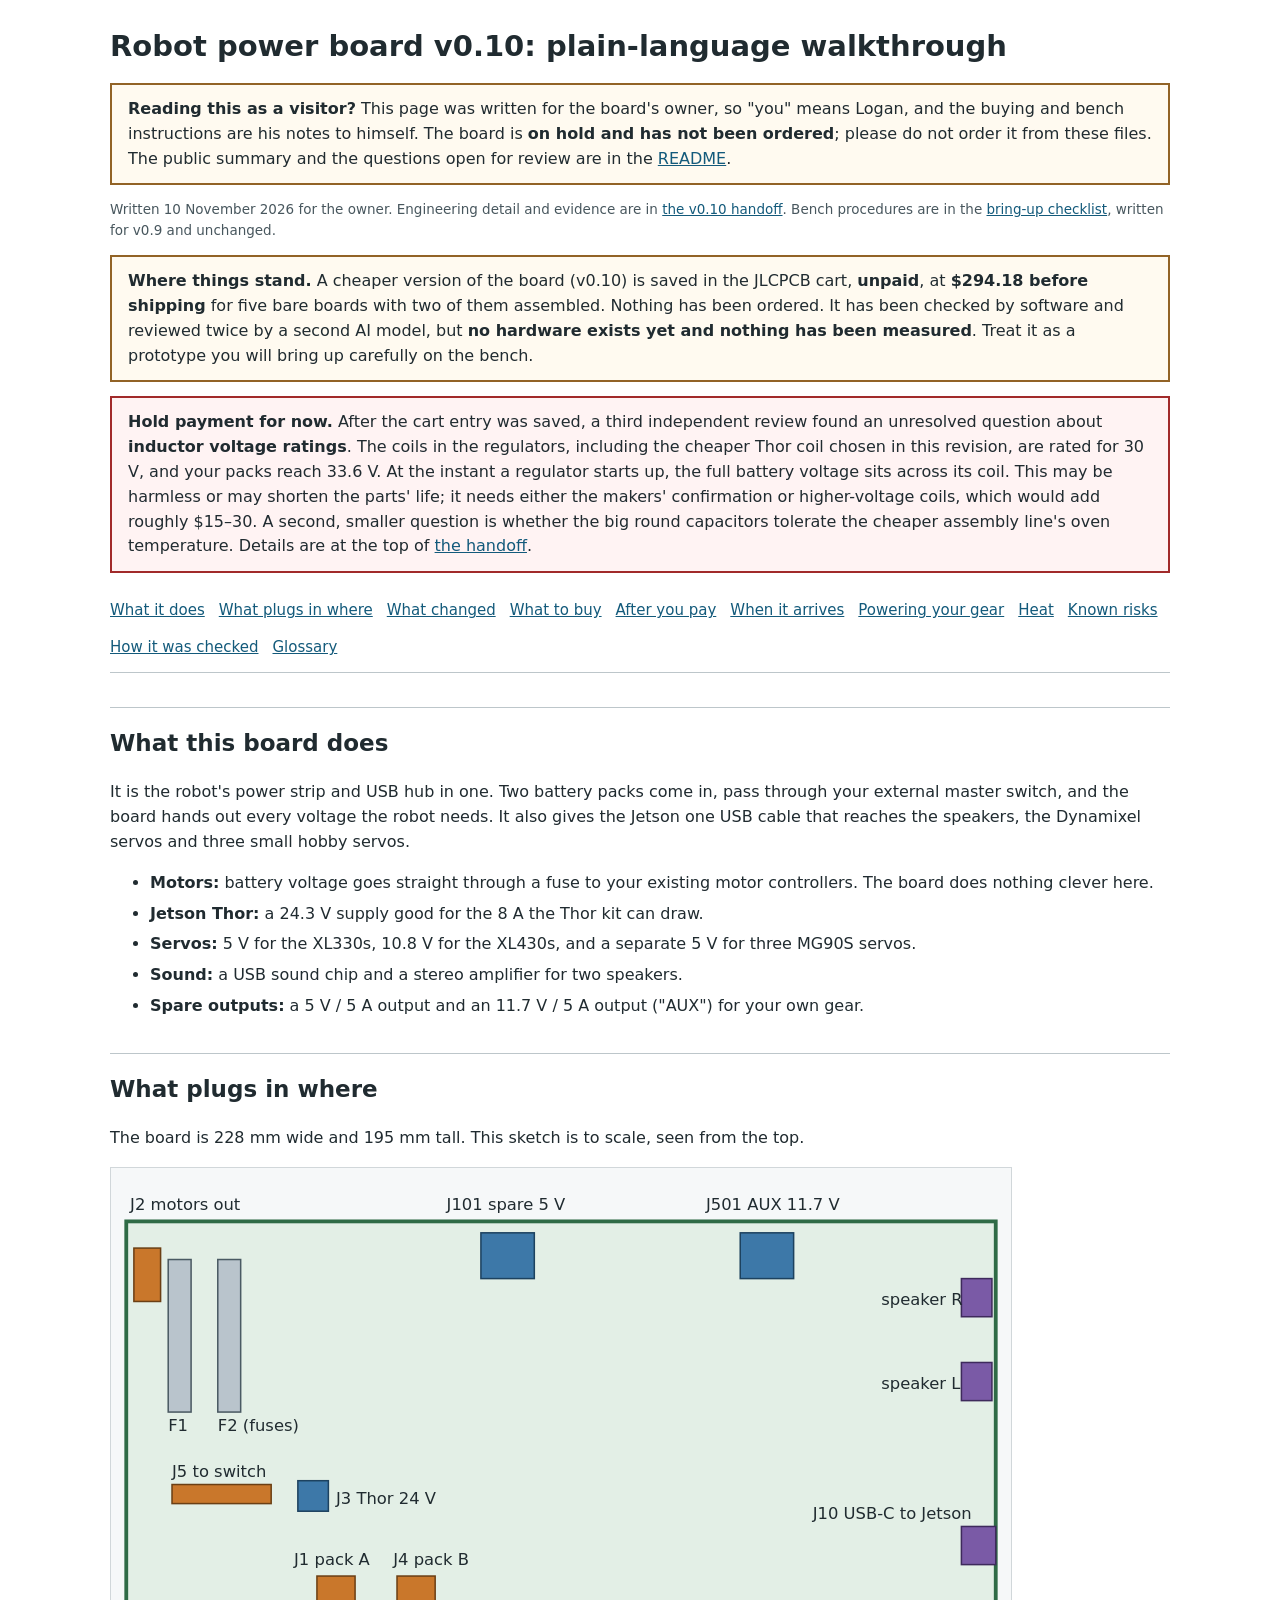
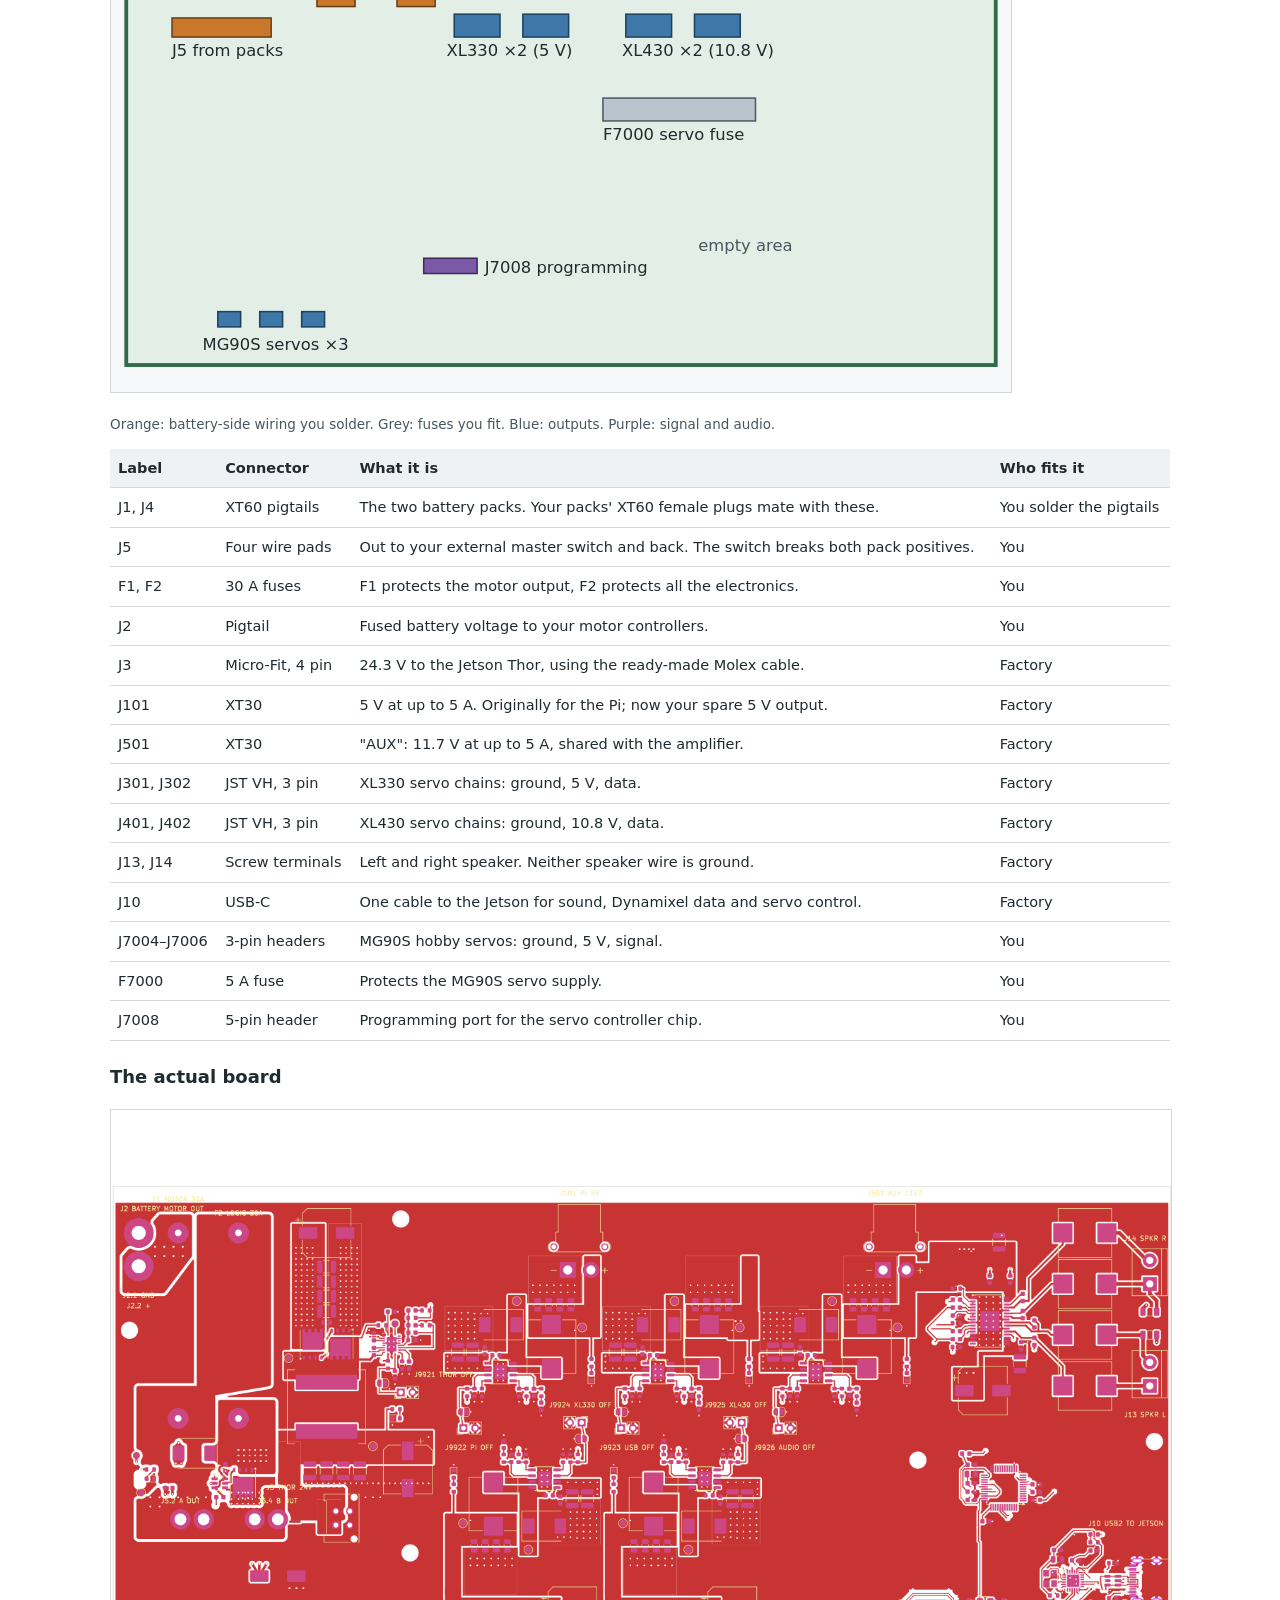
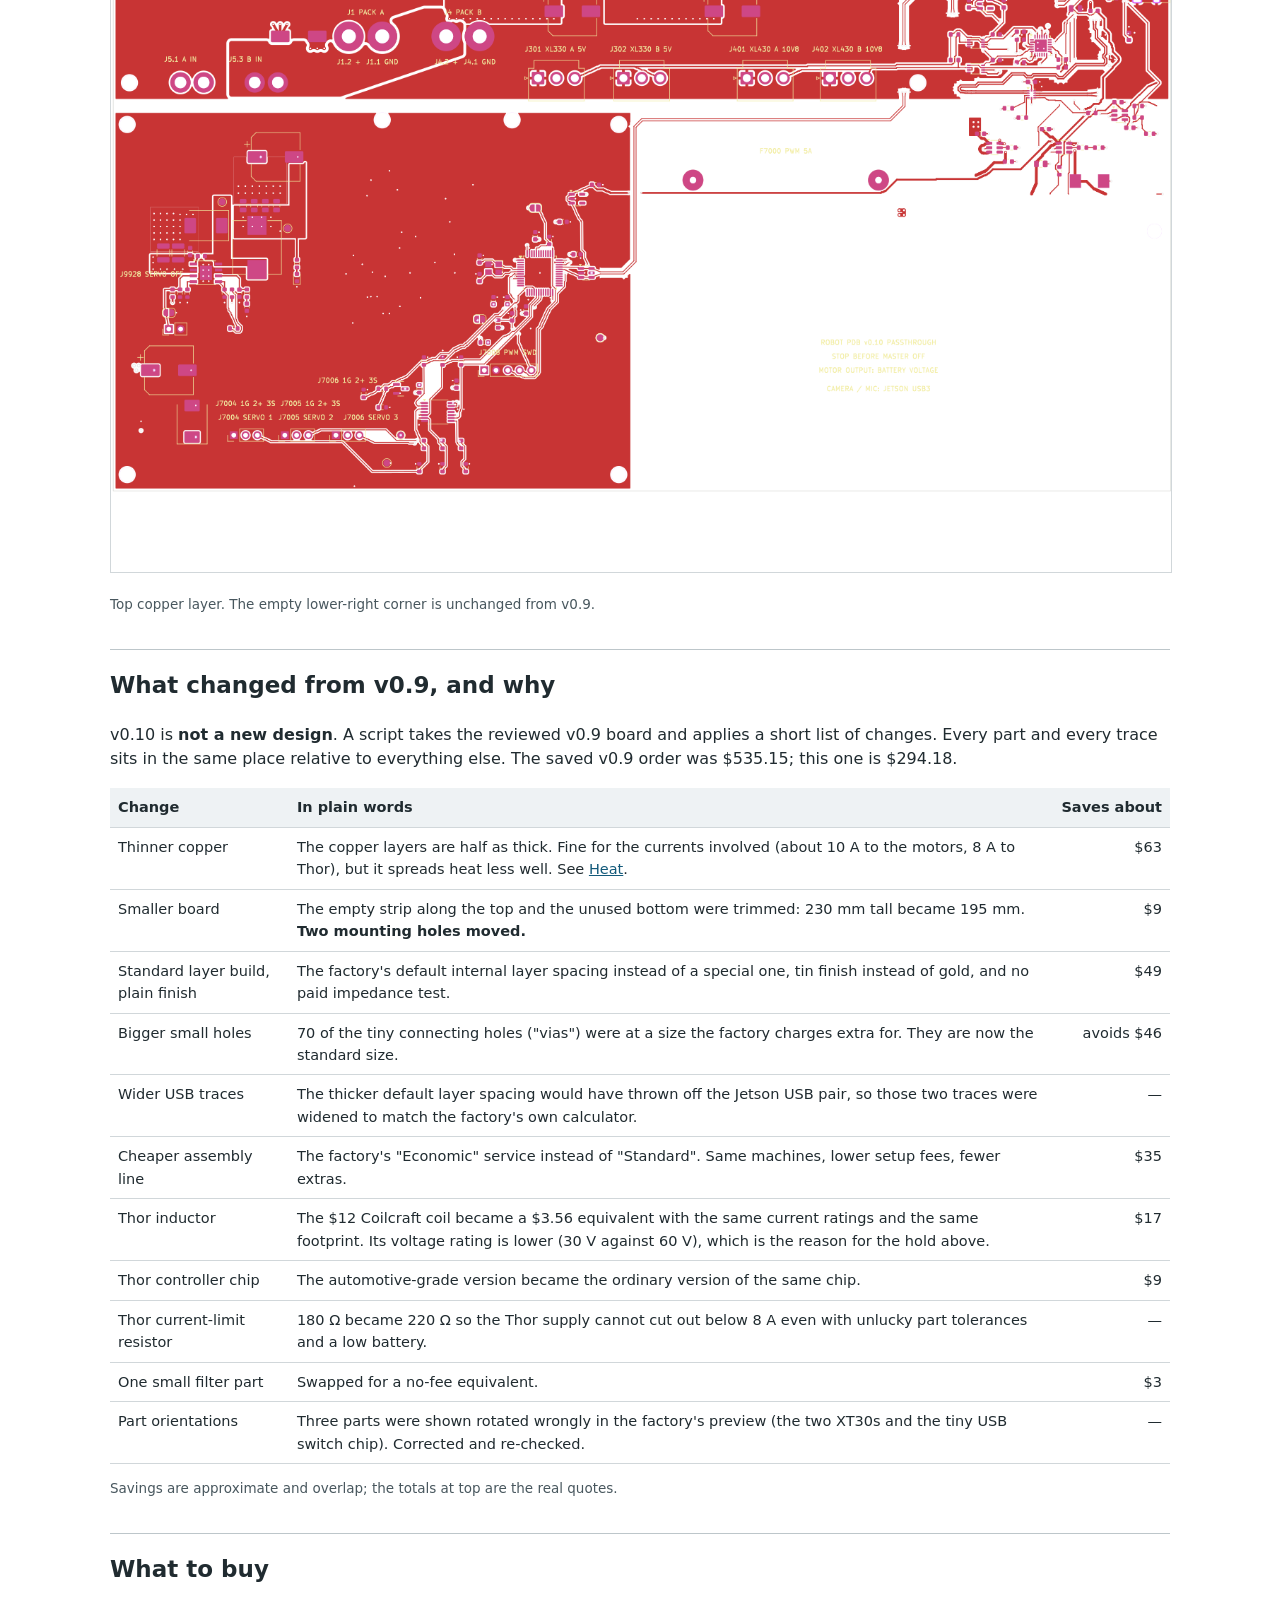
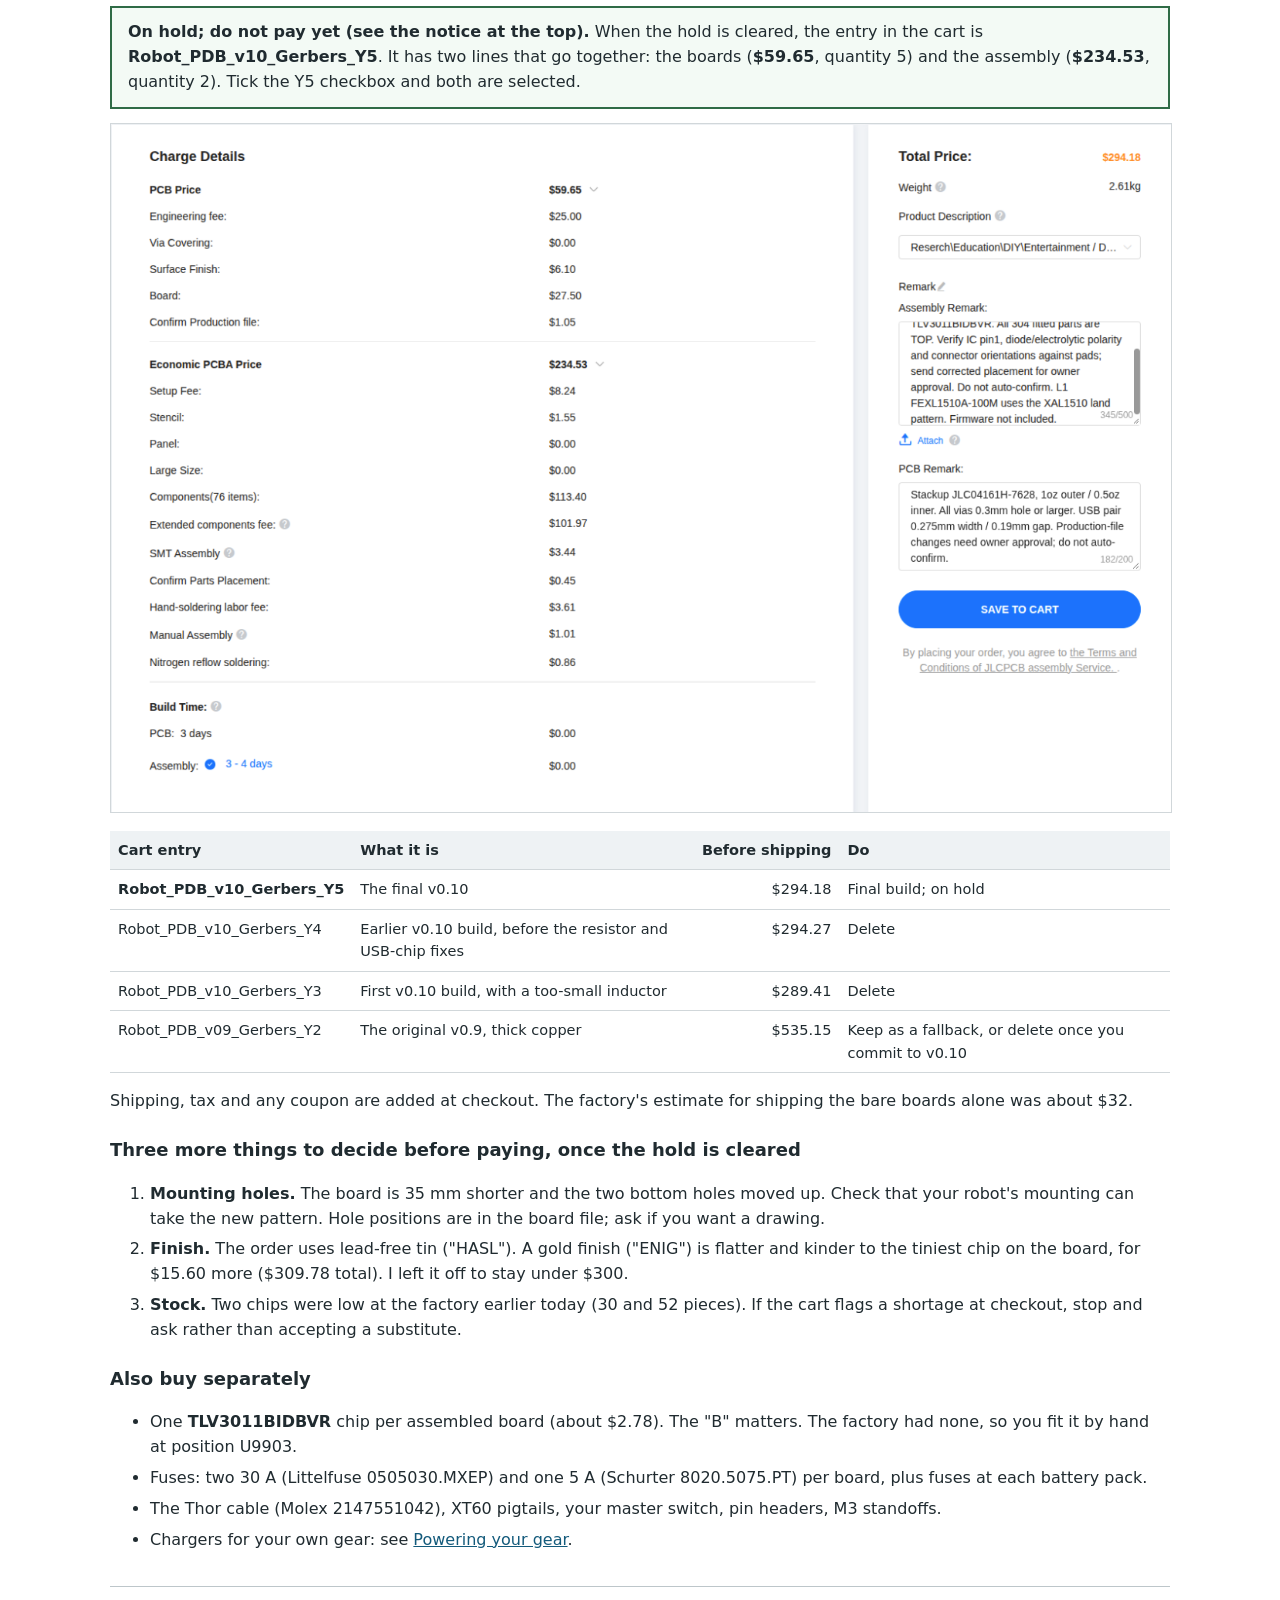
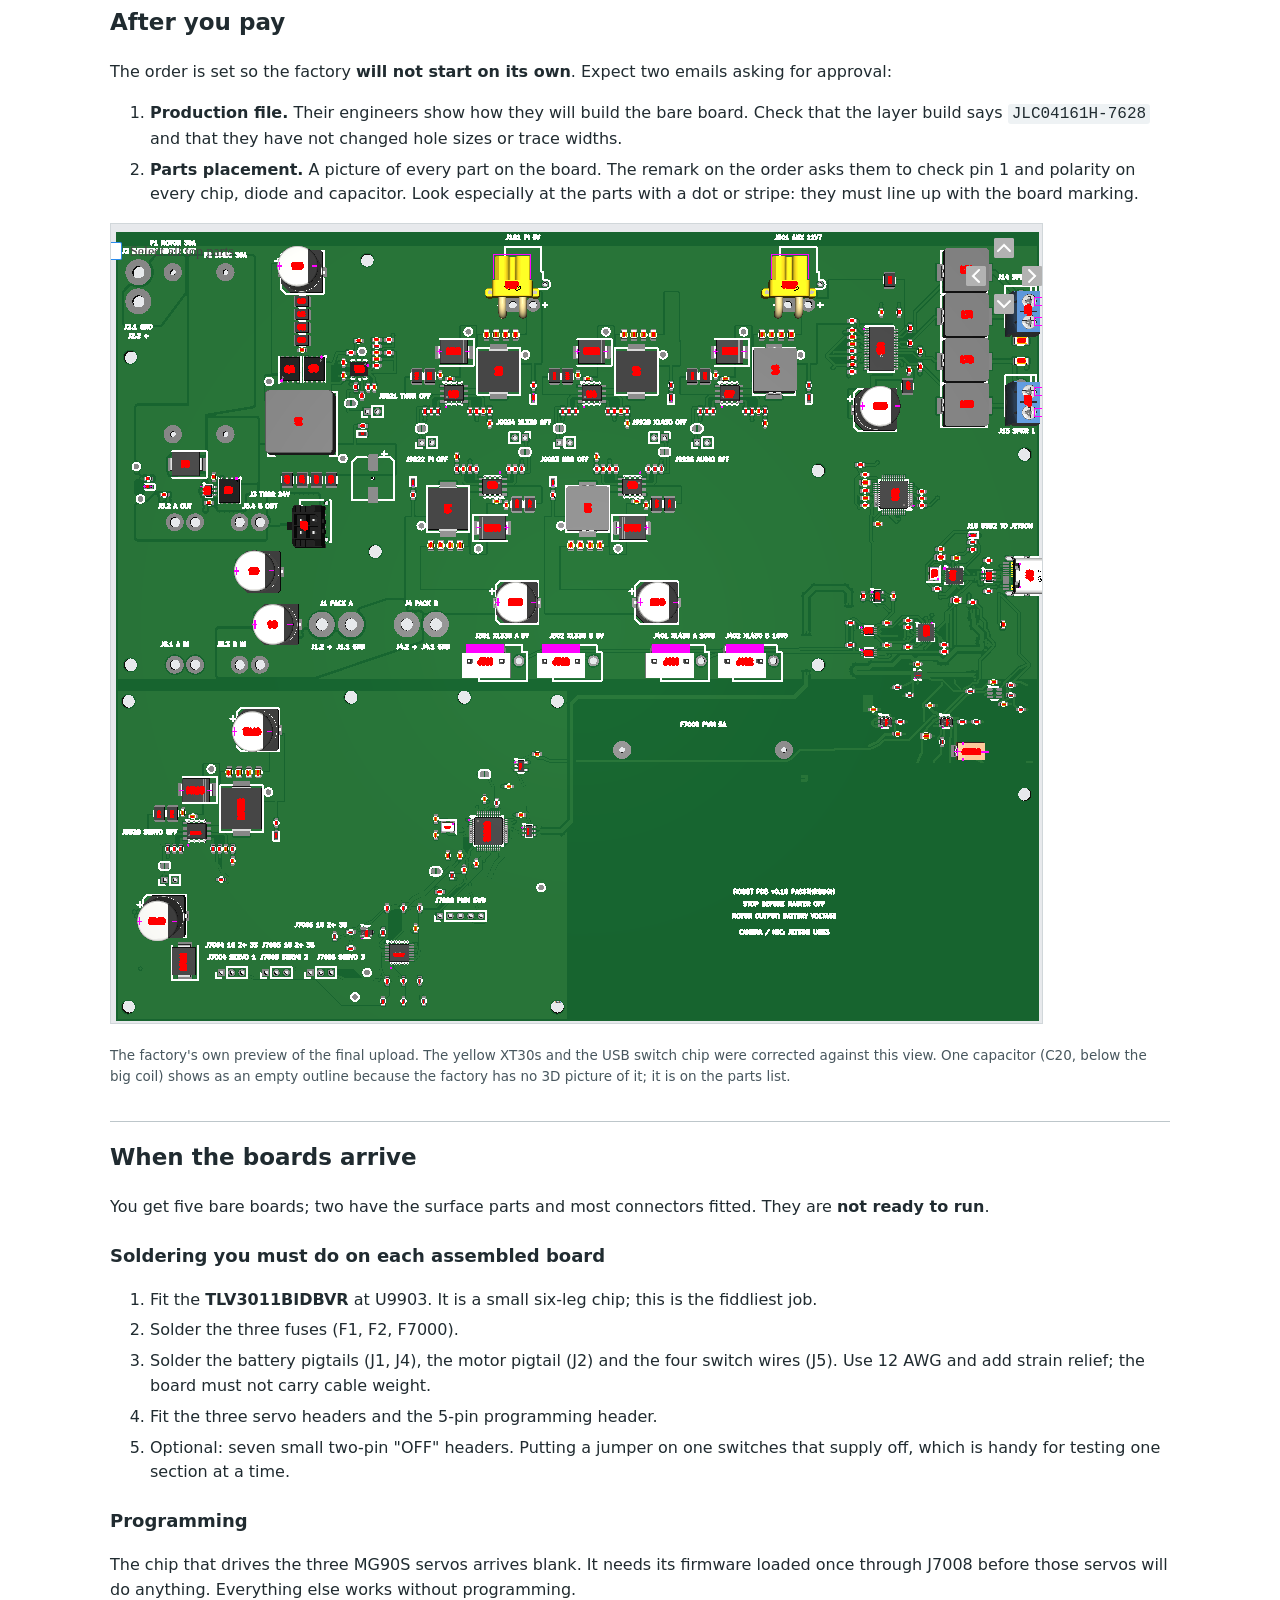
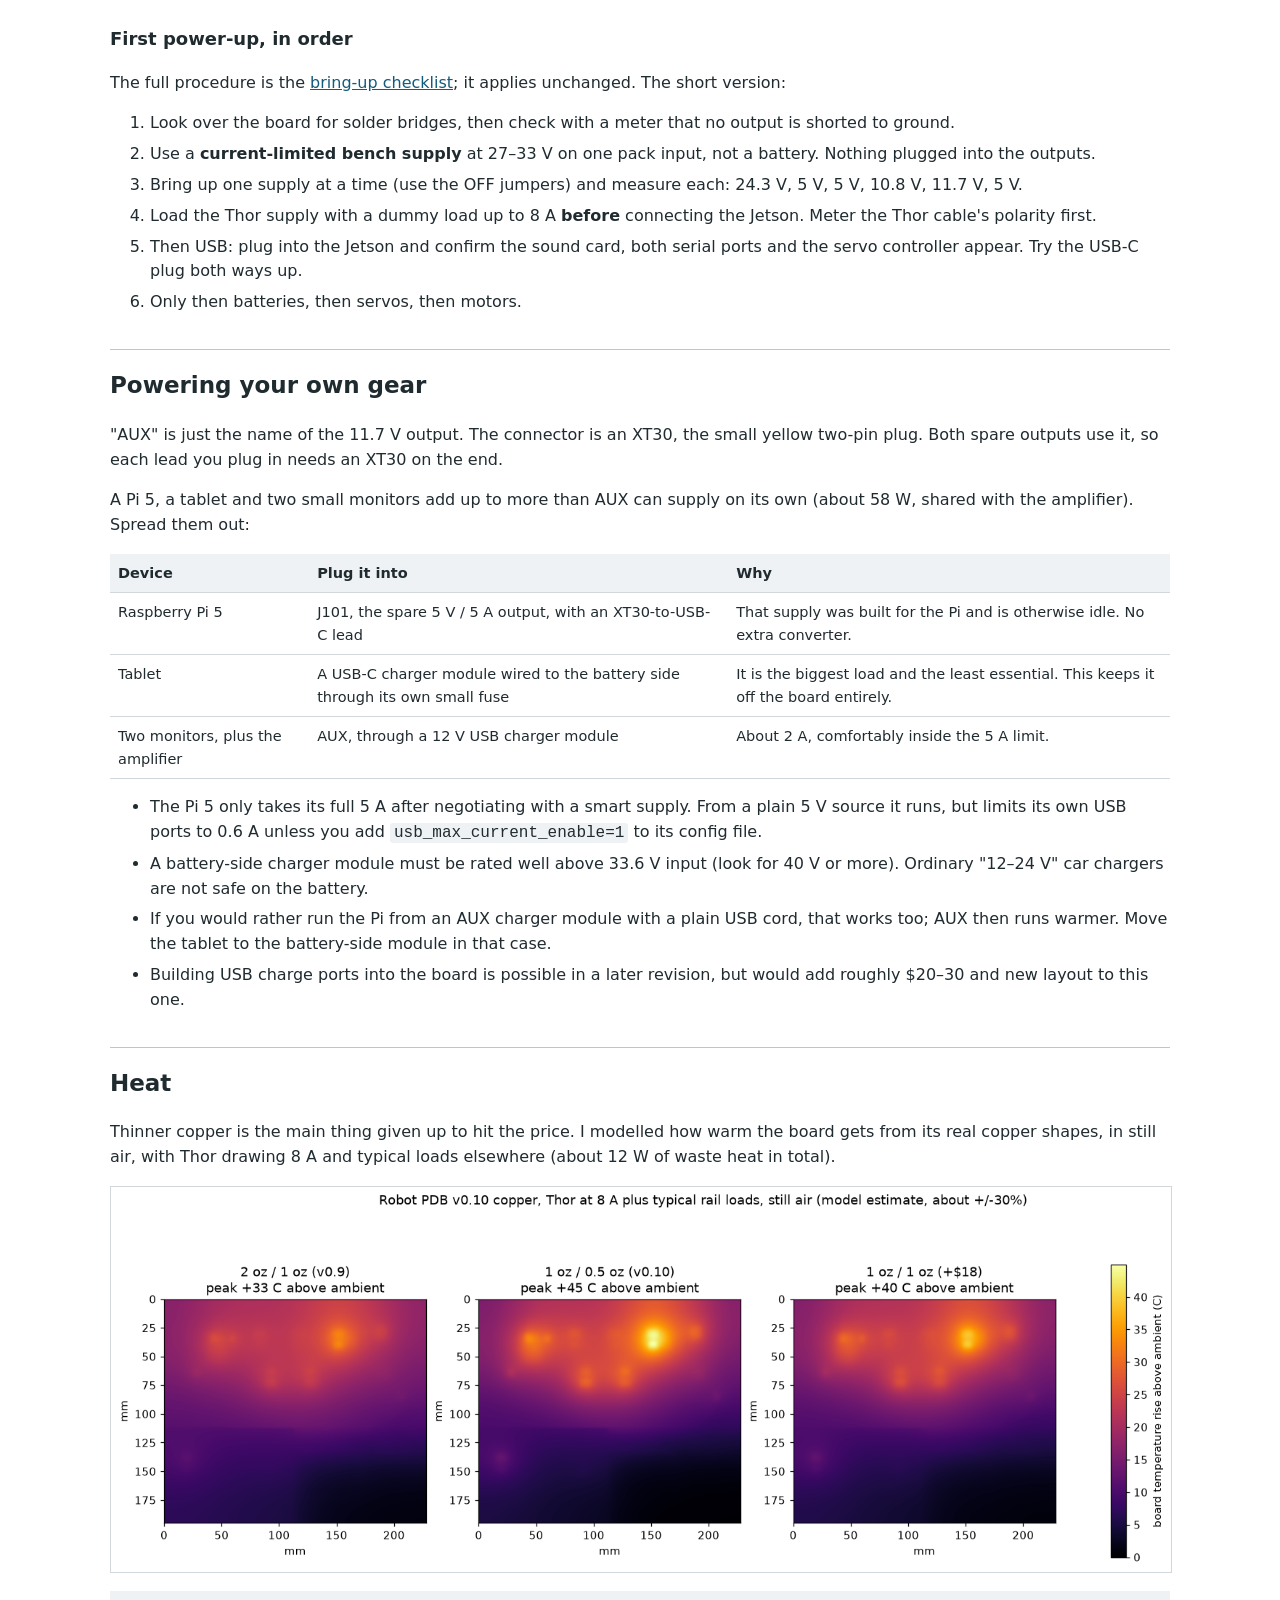
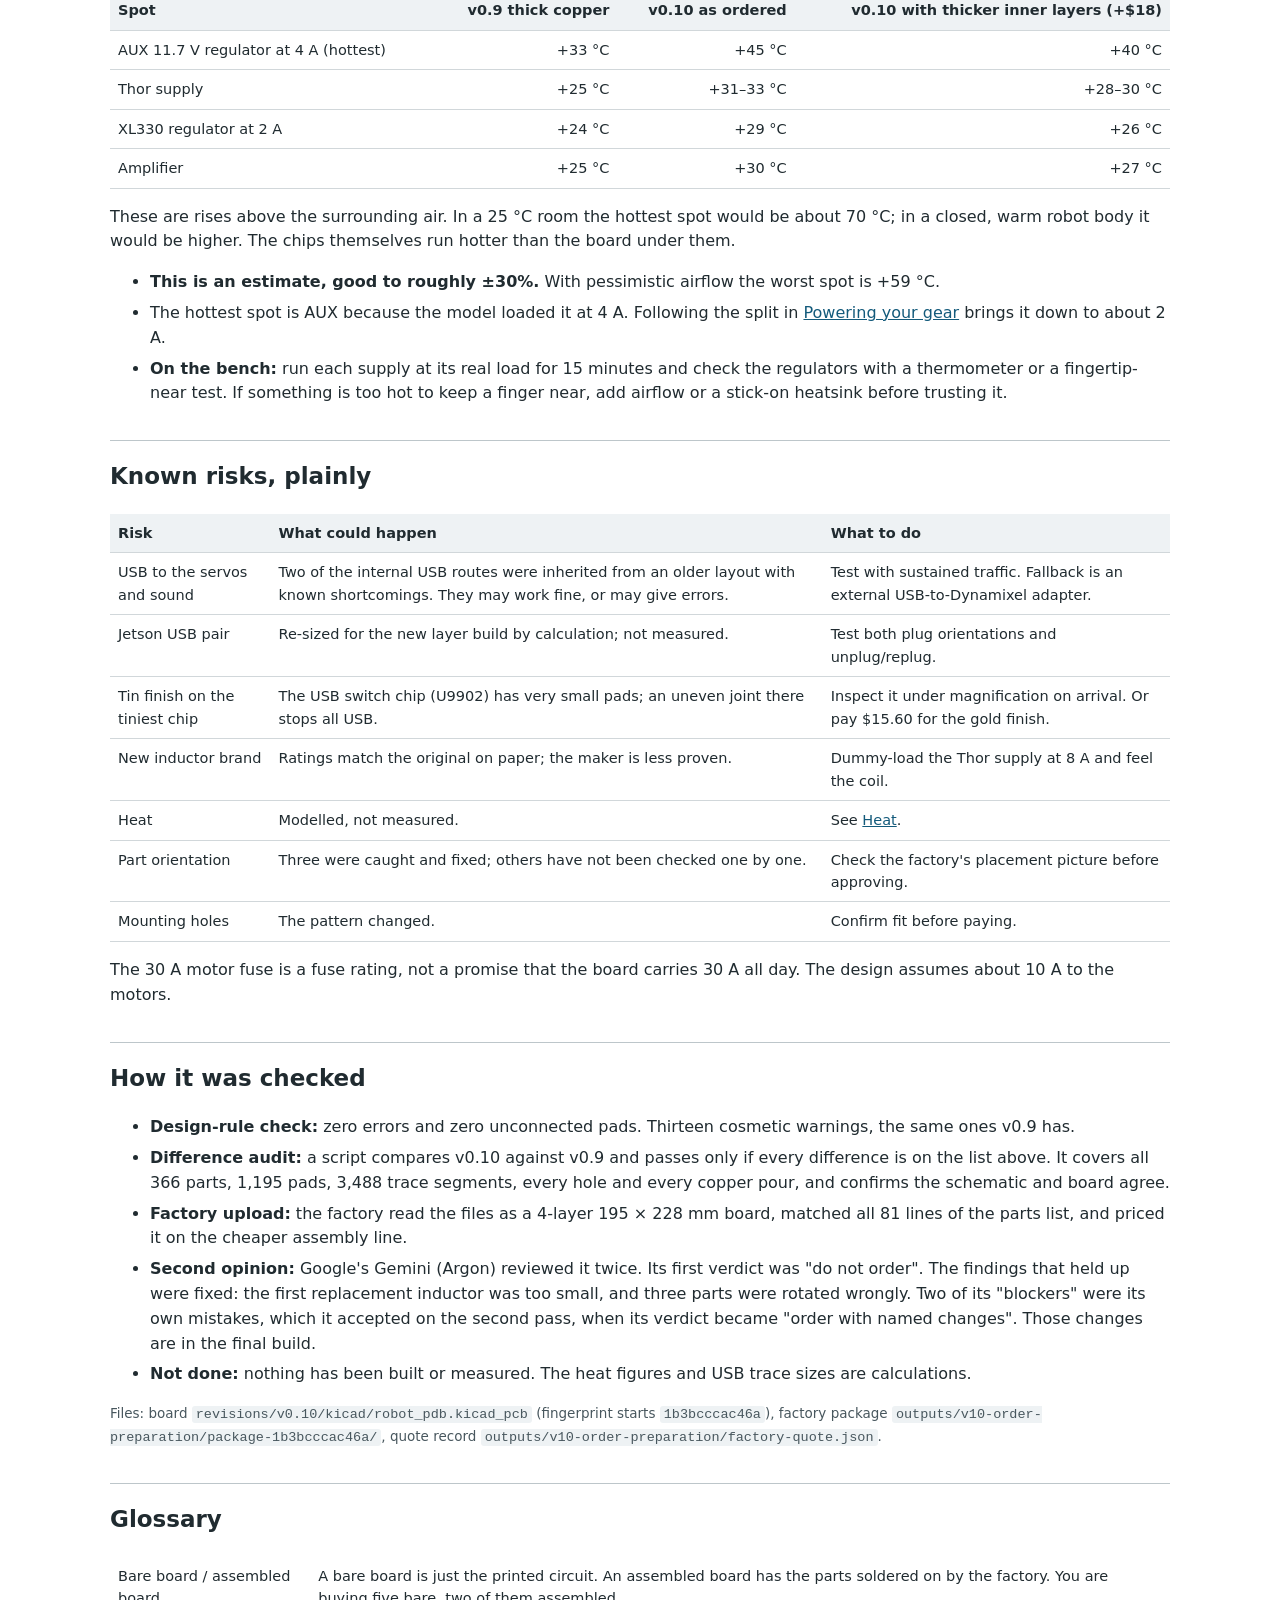
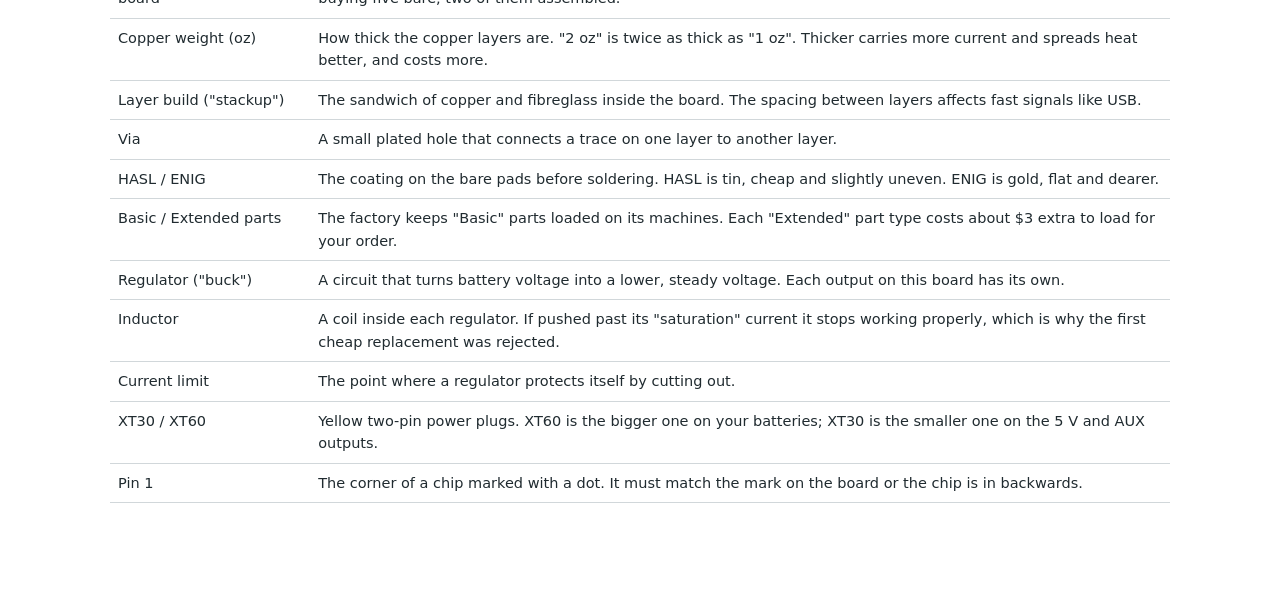
==== docs/index.html @ a01845dc "Robot power distribution board v0.10: design files, review material and JLCPCB order recipe Unbuilt " ====
<!doctype html><meta charset="utf-8"><meta http-equiv="refresh" content="0; url=PROTOTYPE_v0.10_WALKTHROUGH.html"><title>Robot PDB v0.10 walkthrough</title><a href="PROTOTYPE_v0.10_WALKTHROUGH.html">Walkthrough</a>
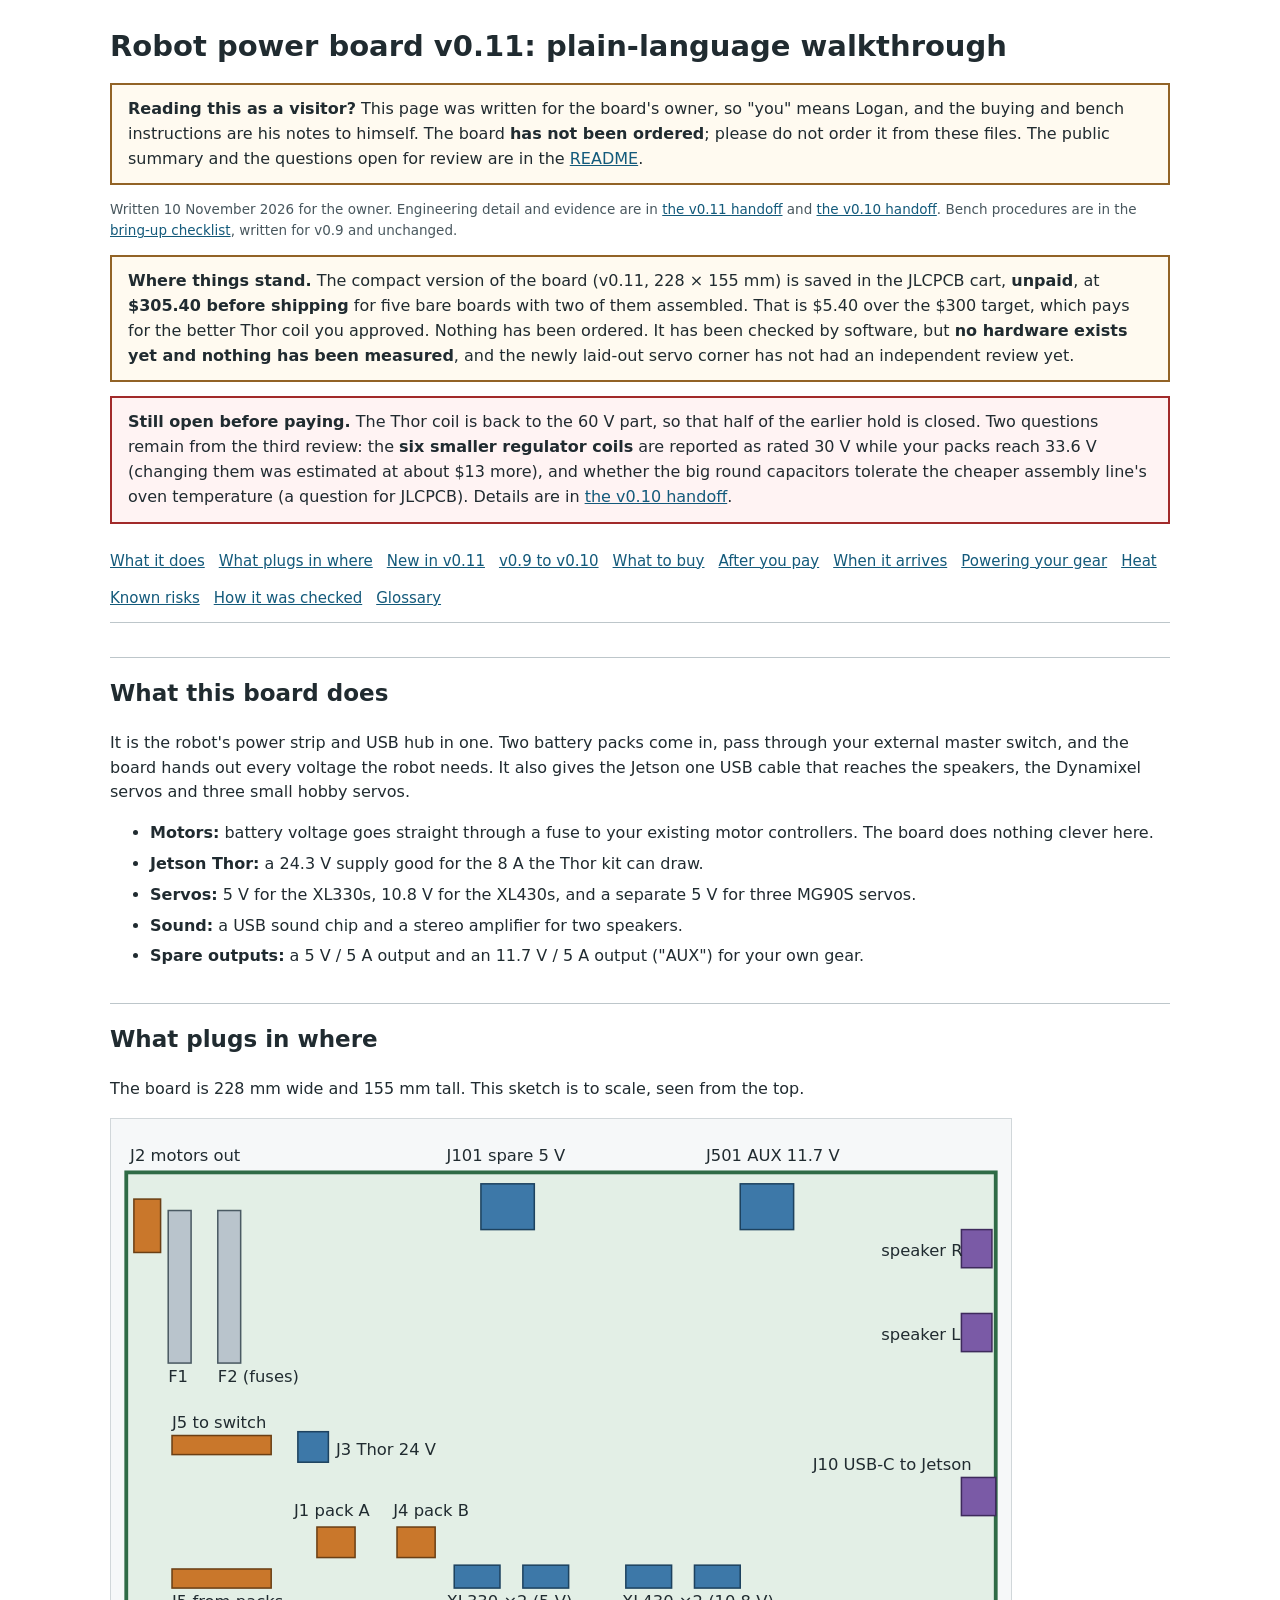
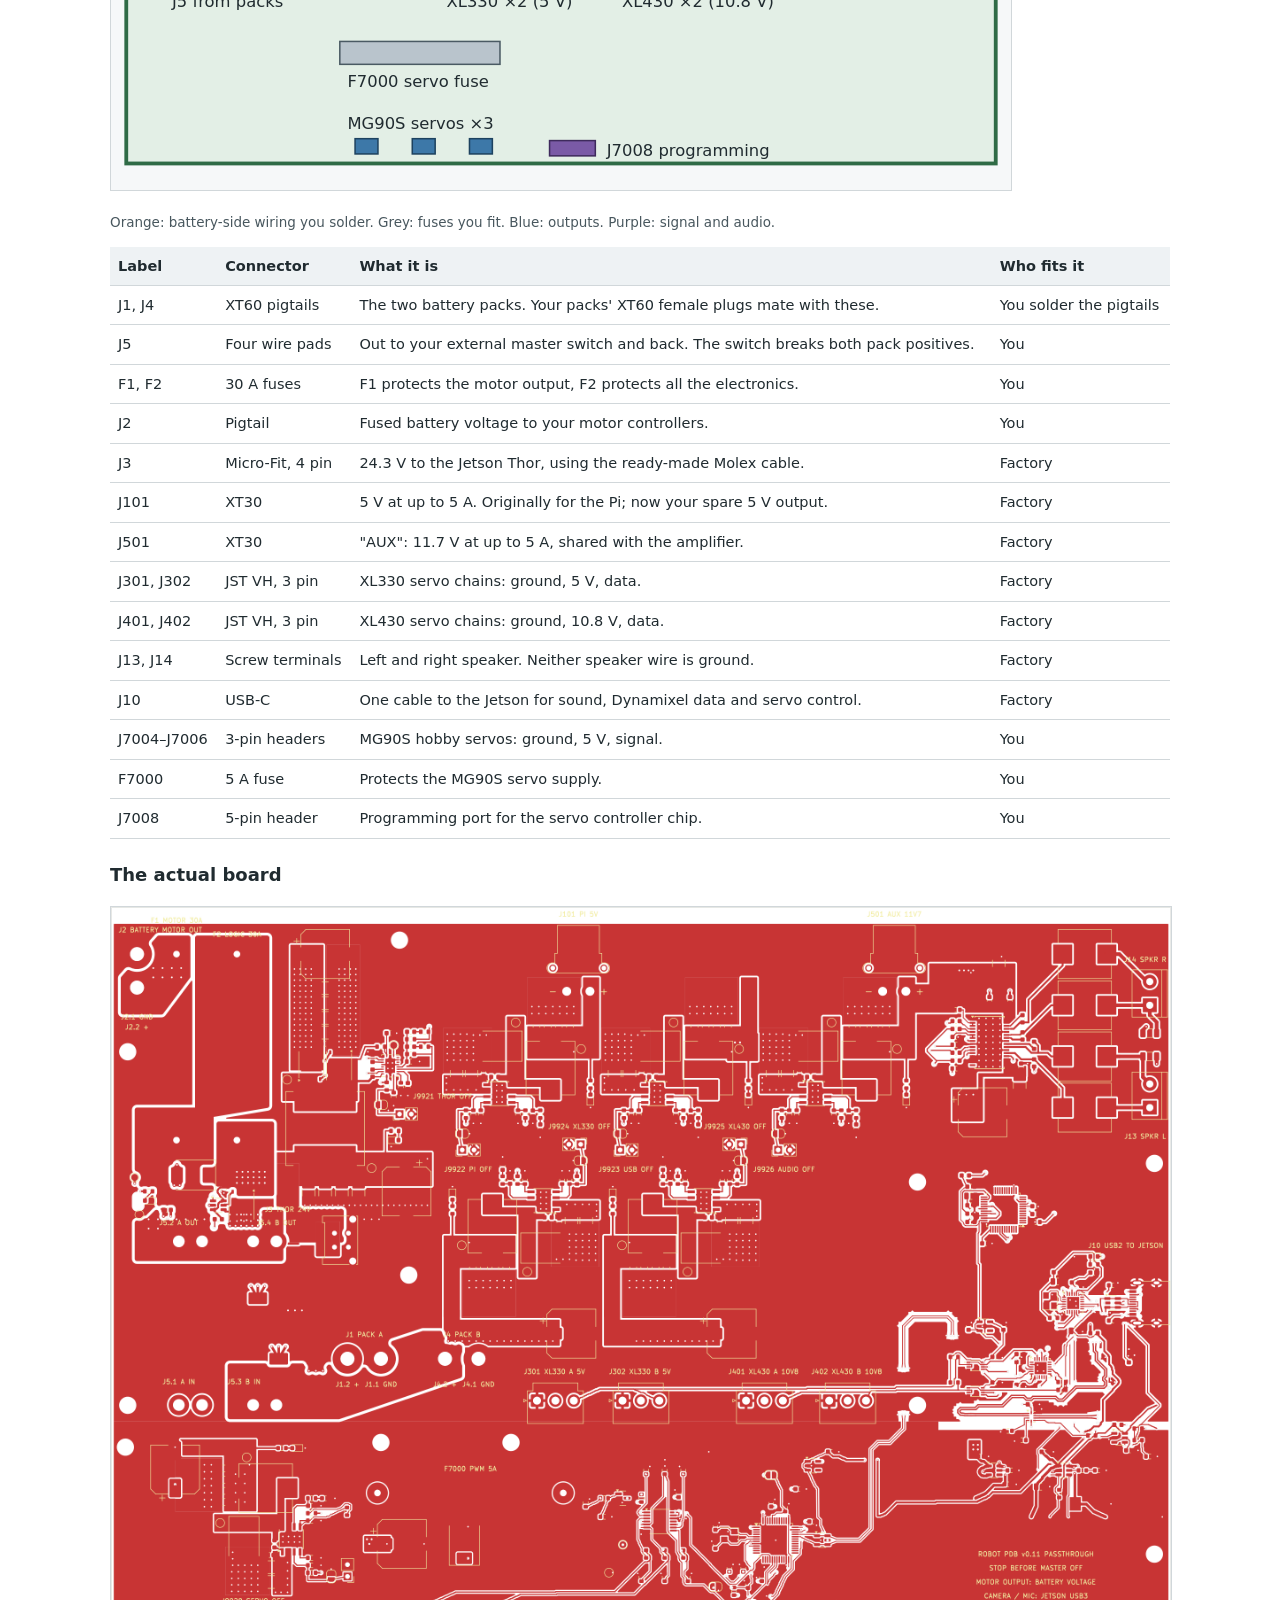
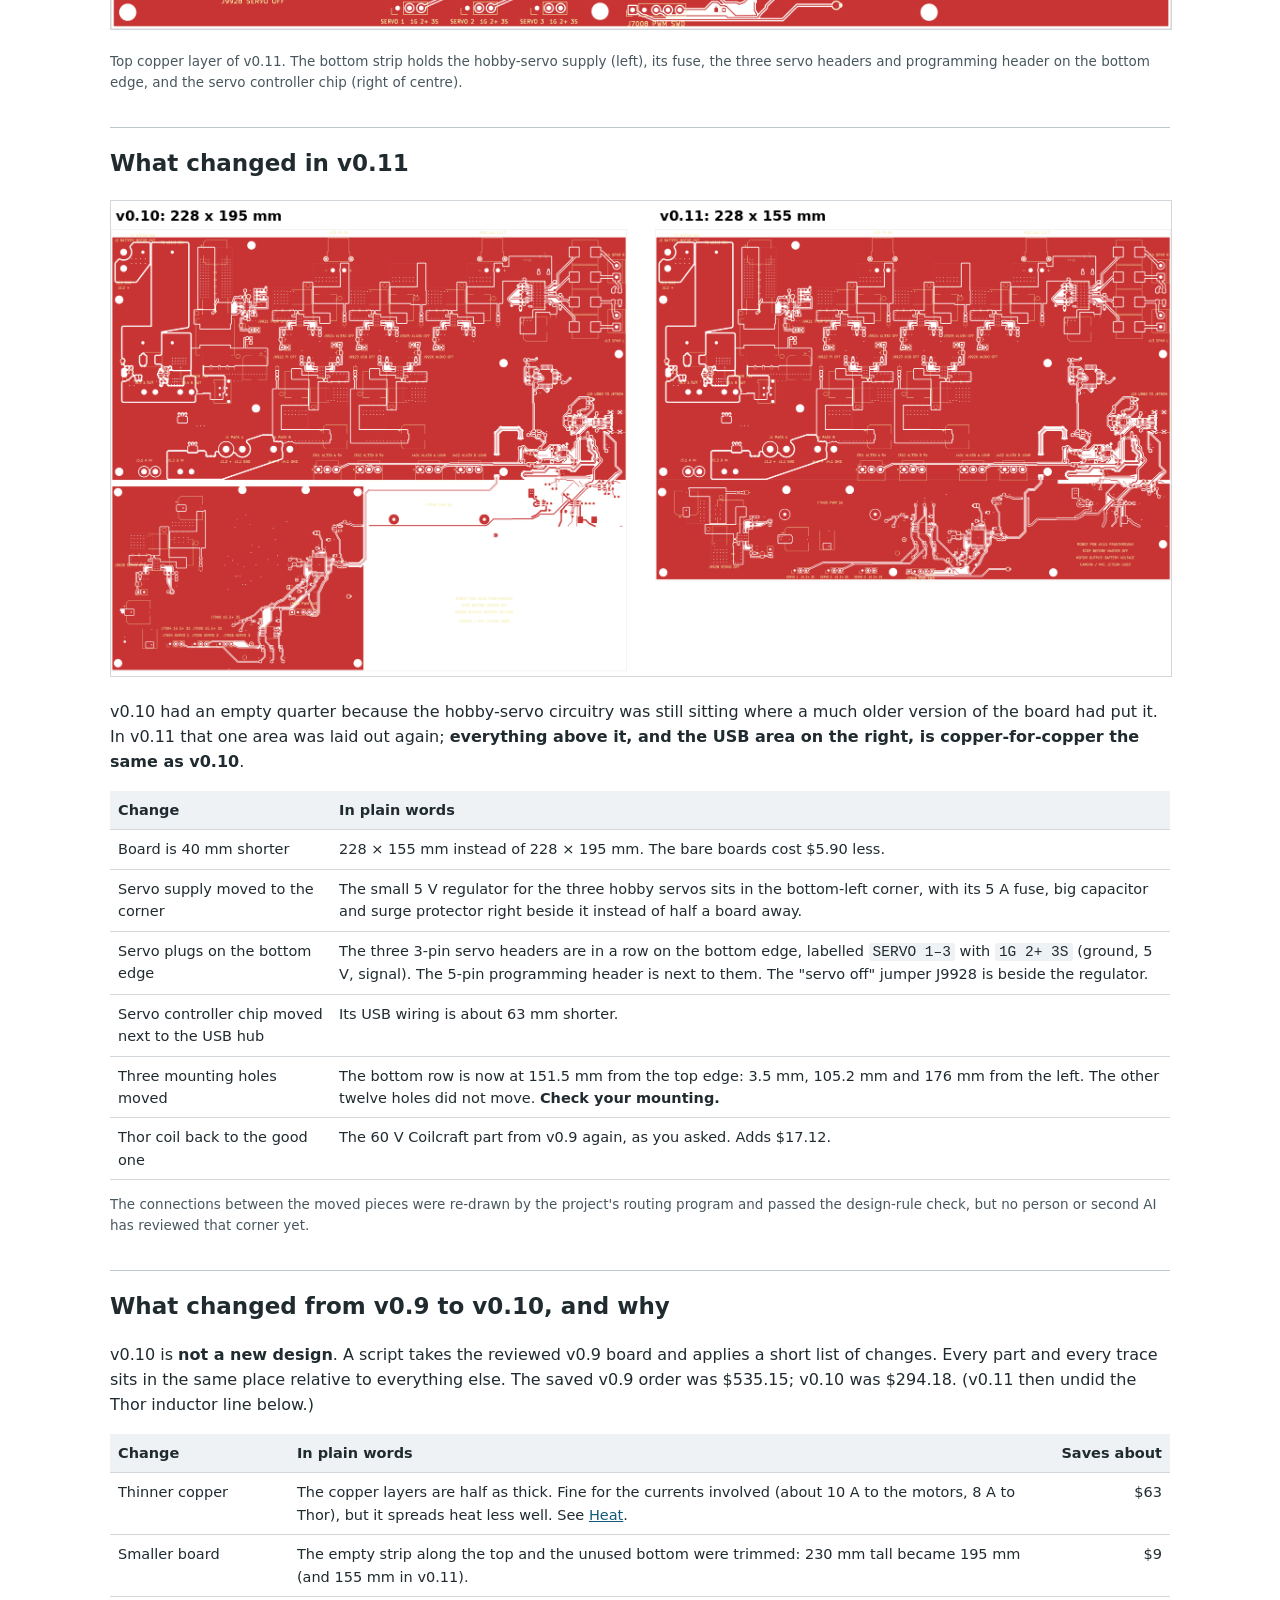
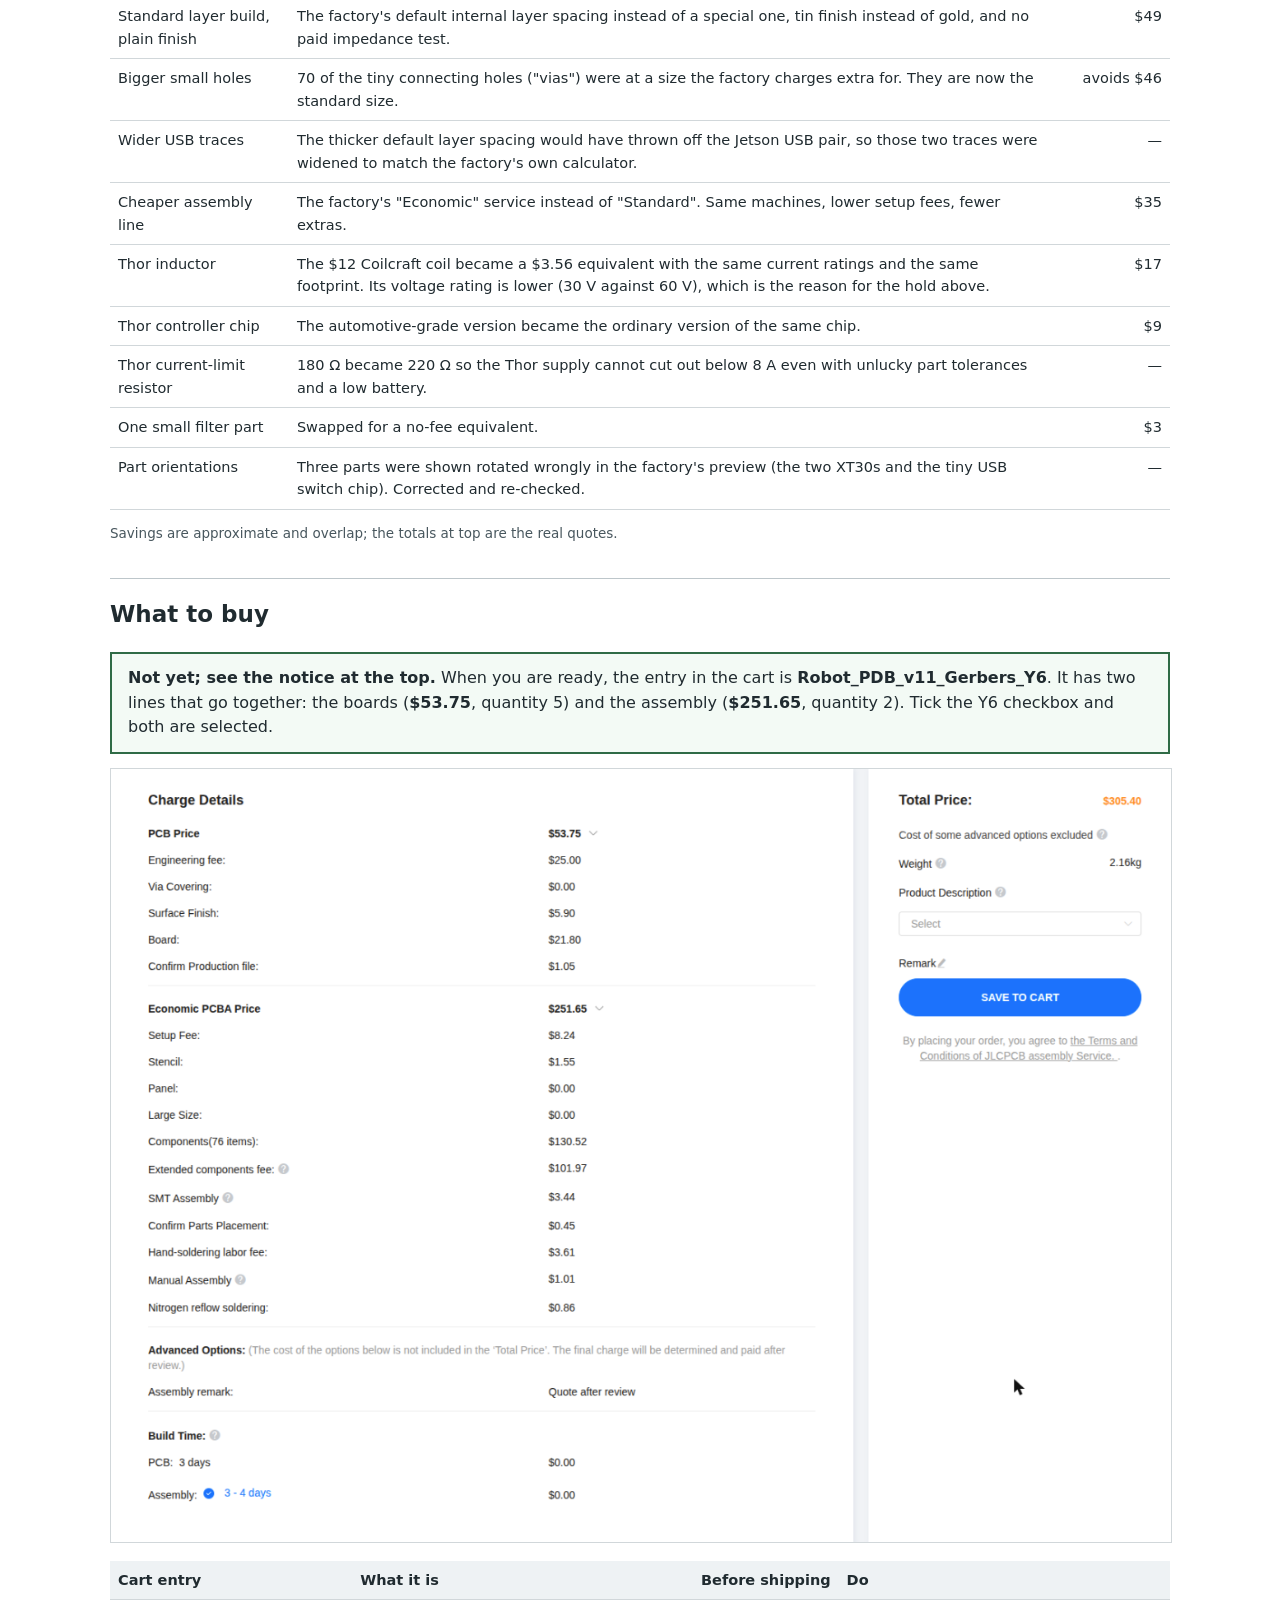
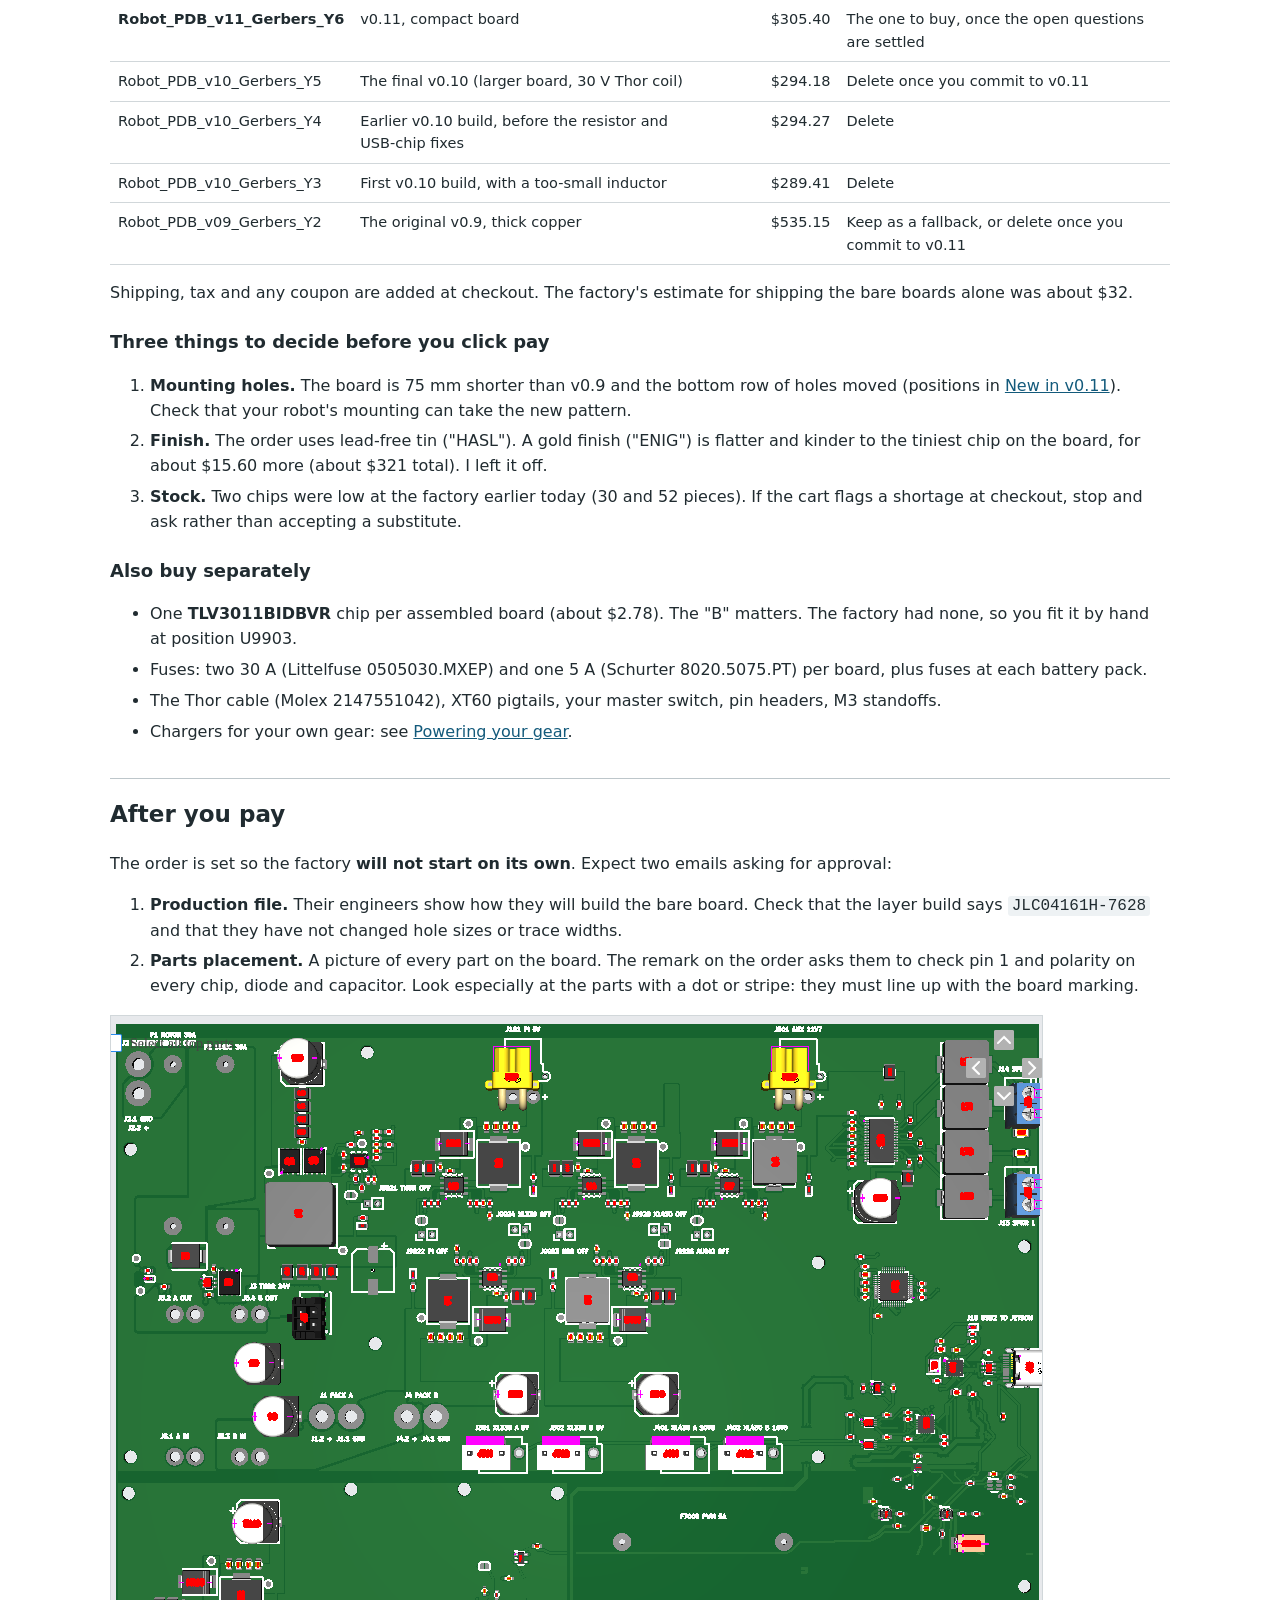
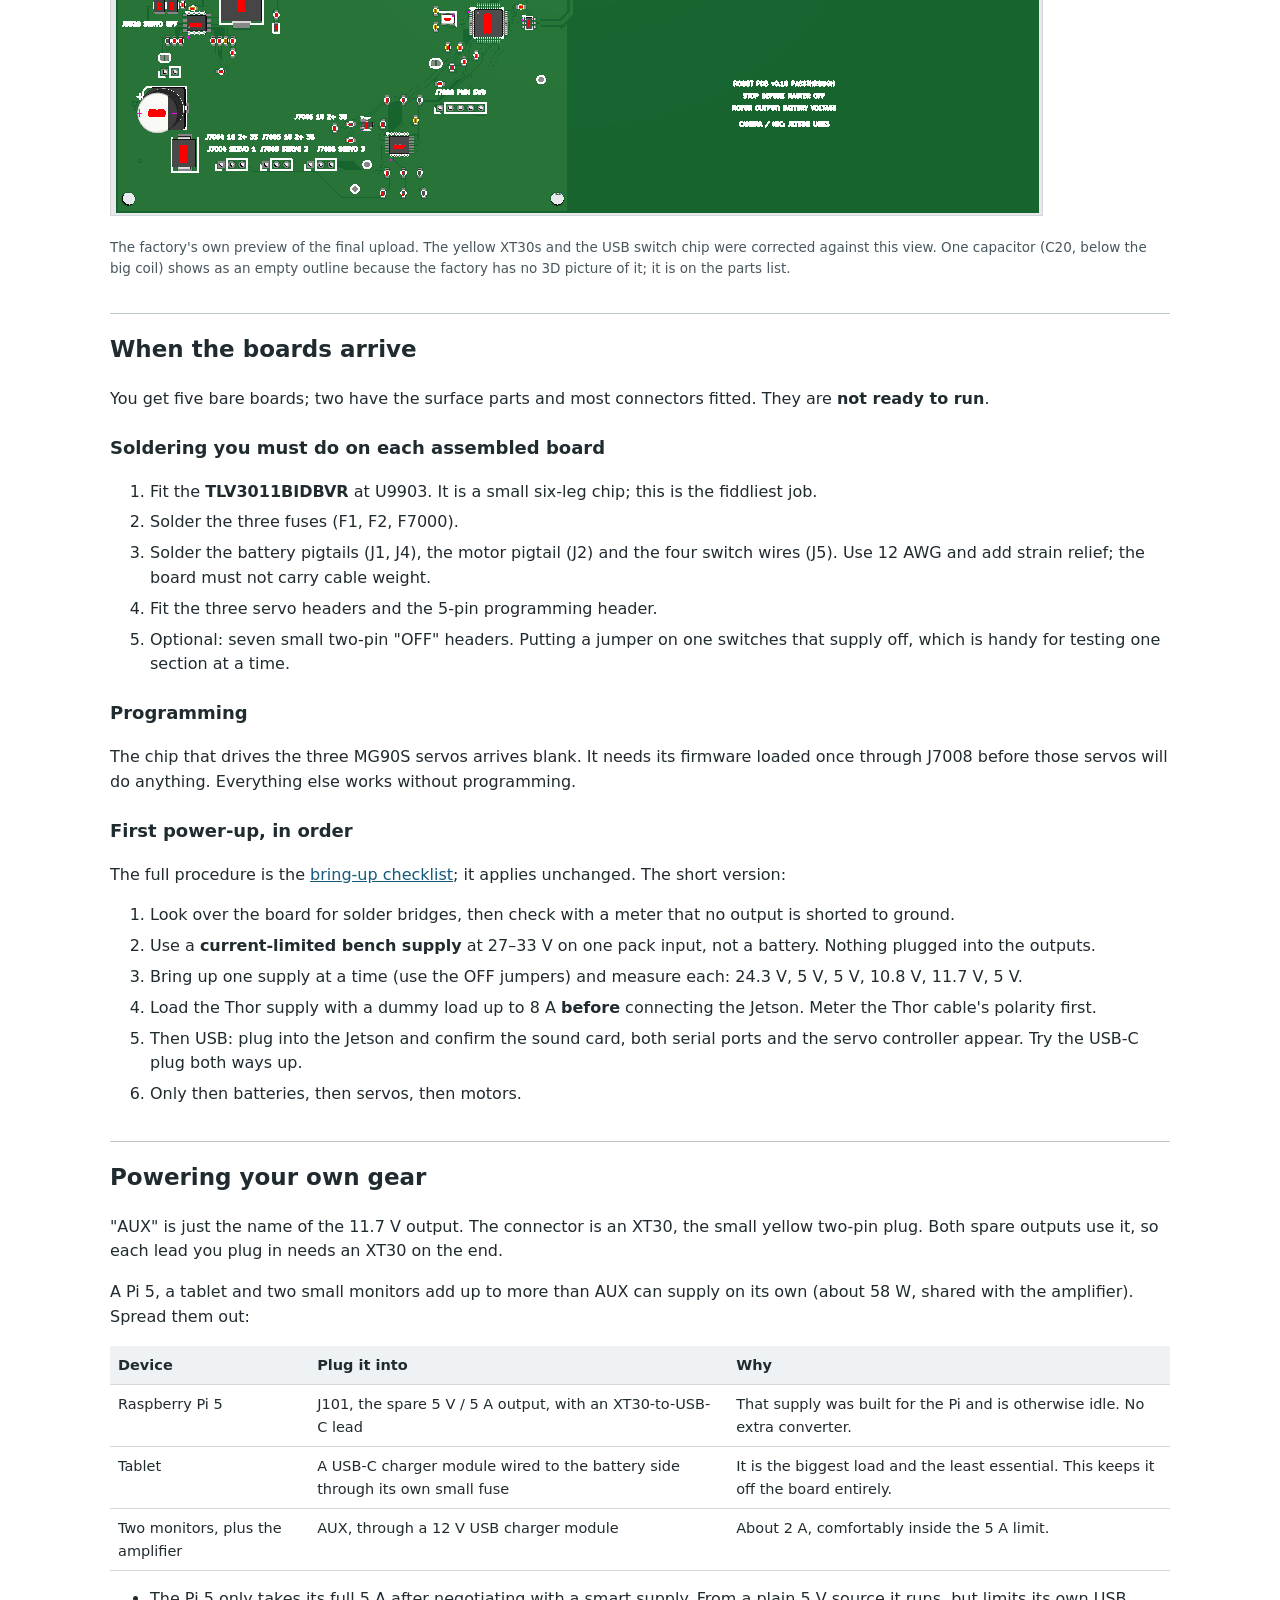
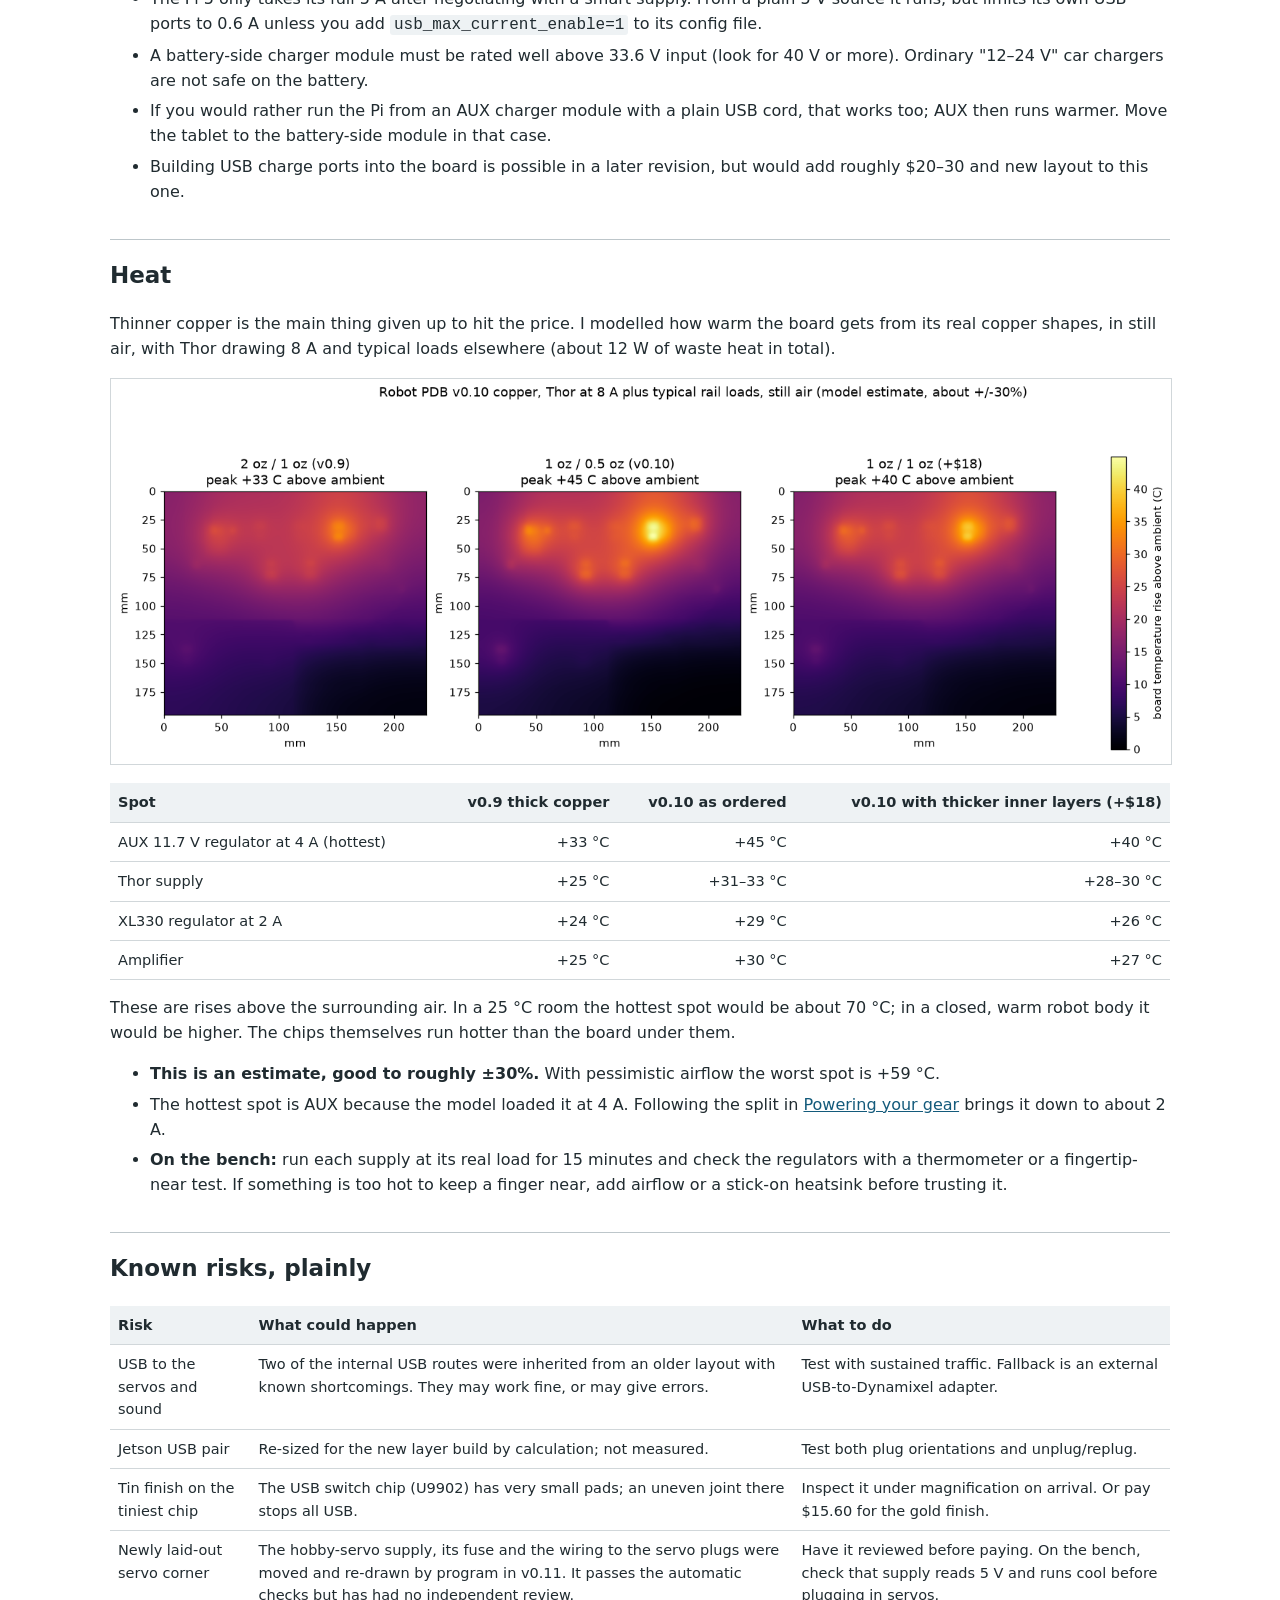
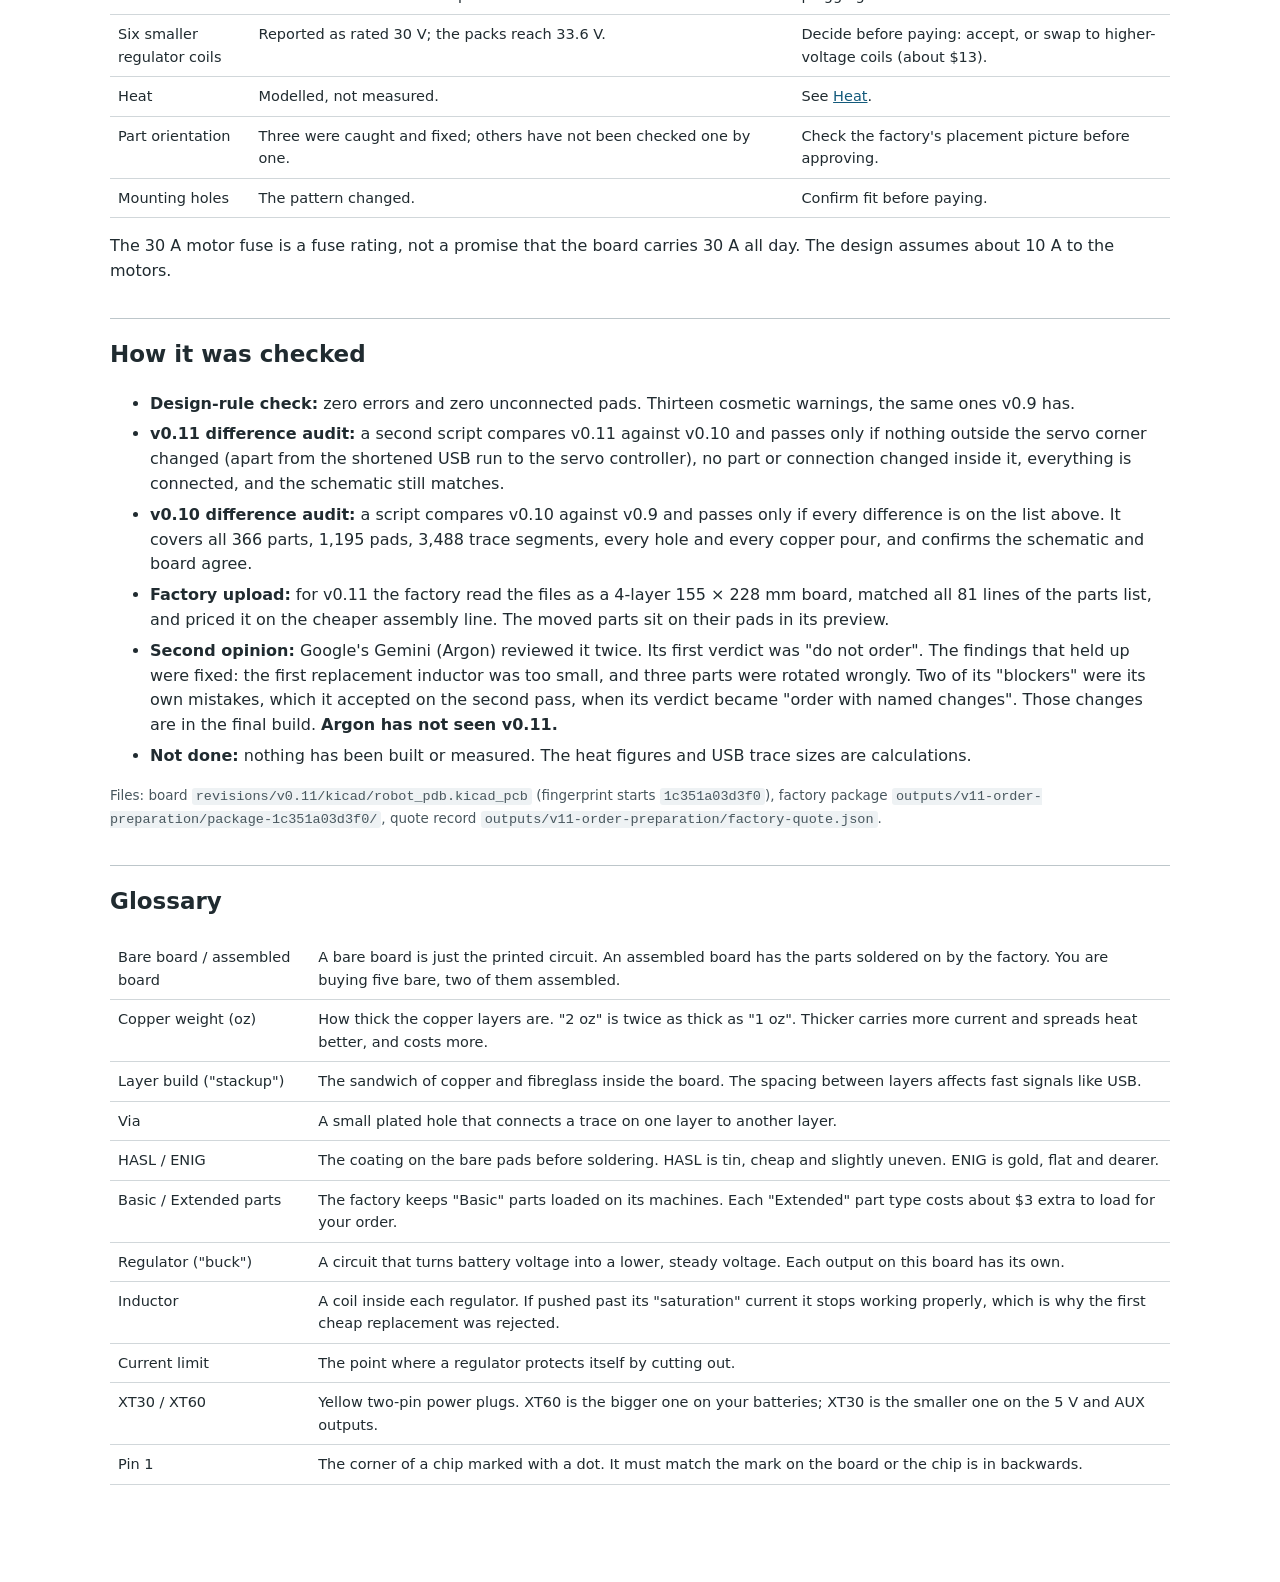
==== commit 164360bb: "v0.11: compact 228 x 155 mm layout, Coilcraft inductor back on the Thor rail Re-floorplans the hobby" ====
--- a/docs/index.html
+++ b/docs/index.html
@@ -1 +1 @@
-<!doctype html><meta charset="utf-8"><meta http-equiv="refresh" content="0; url=PROTOTYPE_v0.10_WALKTHROUGH.html"><title>Robot PDB v0.10 walkthrough</title><a href="PROTOTYPE_v0.10_WALKTHROUGH.html">Walkthrough</a>
+<!doctype html><meta charset="utf-8"><meta http-equiv="refresh" content="0; url=PROTOTYPE_v0.11_WALKTHROUGH.html"><title>Robot PDB v0.11 walkthrough</title><a href="PROTOTYPE_v0.11_WALKTHROUGH.html">Walkthrough</a>
